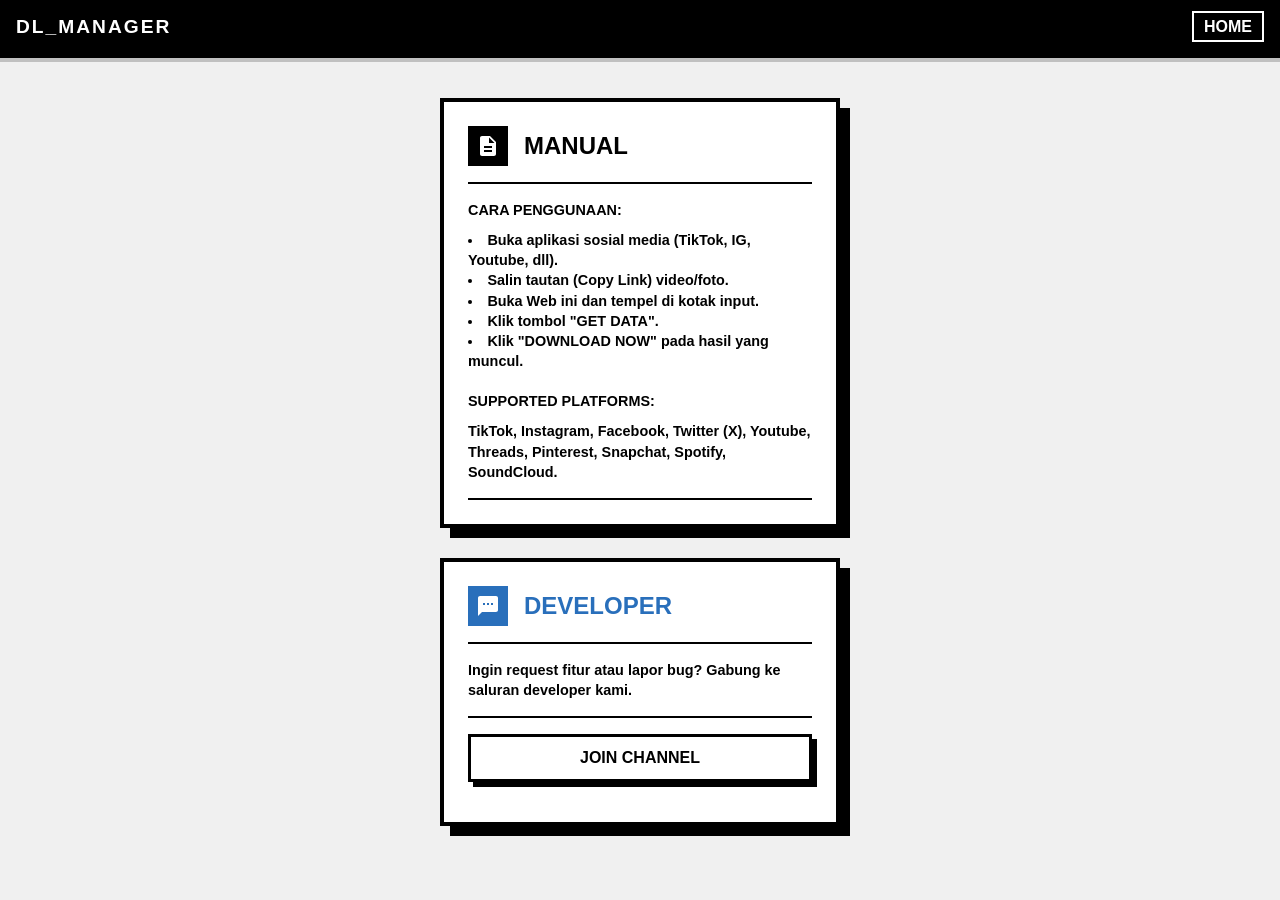
==== public/docs.html @ b4a27f42 "Update docs.html" ====
<!DOCTYPE html>
<html lang="id">
<head>
    <meta charset="UTF-8">
    <meta name="viewport" content="width=device-width, initial-scale=1.0">
    <title>DOCS - BRUTAL DL</title>
    <link rel="stylesheet" href="style.css">
</head>
<body>

    <nav class="navbar">
        <a href="index.html" class="brand">DL_MANAGER</a>
        <div class="nav-links">
            <a href="index.html">HOME</a>
        </div>
    </nav>

    <div class="container">
        
        <div class="brutalist-card">
            <div class="brutalist-card__header">
                <div class="brutalist-card__icon">
                    <svg viewBox="0 0 24 24" xmlns="http://www.w3.org/2000/svg">
                        <path d="M14 2H6c-1.1 0-1.99.9-1.99 2L4 20c0 1.1.89 2 1.99 2H18c1.1 0 2-.9 2-2V8l-6-6zm2 16H8v-2h8v2zm0-4H8v-2h8v2zm-3-5V3.5L18.5 9H13z"></path>
                    </svg>
                </div>
                <div class="brutalist-card__alert">MANUAL</div>
            </div>
            
            <div class="brutalist-card__message">
                <p style="margin-bottom: 10px;"><strong>CARA PENGGUNAAN:</strong></p>
                <ul style="list-style-position: inside; margin-bottom: 20px;">
                    <li>Buka aplikasi sosial media (TikTok, IG, Youtube, dll).</li>
                    <li>Salin tautan (Copy Link) video/foto.</li>
                    <li>Buka Web ini dan tempel di kotak input.</li>
                    <li>Klik tombol "GET DATA".</li>
                    <li>Klik "DOWNLOAD NOW" pada hasil yang muncul.</li>
                </ul>

                <p style="margin-bottom: 10px;"><strong>SUPPORTED PLATFORMS:</strong></p>
                <p>TikTok, Instagram, Facebook, Twitter (X), Youtube, Threads, Pinterest, Snapchat, Spotify, SoundCloud.</p>
            </div>
        </div>

        <div class="brutalist-card">
            <div class="brutalist-card__header">
                <div class="brutalist-card__icon" style="background-color: #296fbb;">
                    <svg viewBox="0 0 24 24" xmlns="http://www.w3.org/2000/svg">
                        <path d="M20 2H4c-1.1 0-1.99.9-1.99 2L2 22l4-4h14c1.1 0 2-.9 2-2V4c0-1.1-.9-2-2-2zM9 11H7V9h2v2zm4 0h-2V9h2v2zm4 0h-2V9h2v2z"></path>
                    </svg>
                </div>
                <div class="brutalist-card__alert" style="color: #296fbb;">DEVELOPER</div>
            </div>
            
            <div class="brutalist-card__message">
                Ingin request fitur atau lapor bug? Gabung ke saluran developer kami.
            </div>
            
            <div class="brutalist-card__actions">
                <a class="brutalist-card__button brutalist-card__button--mark" href="https://whatsapp.com/channel/0029Vb6ukqnHQbS4mKP0j80L" target="_blank">
                    JOIN CHANNEL
                </a>
            </div>
        </div>

    </div>

</body>
</html>
---- public/style.css ----
/* GLOBAL RESET & FONTS */
* {
    box-sizing: border-box;
    margin: 0;
    padding: 0;
}

body {
    font-family: "Arial", sans-serif;
    background-color: #f0f0f0; /* Background abu muda agar card kontras */
    color: #000;
    padding-bottom: 50px;
    min-height: 100vh;
}

/* NAVBAR (STICKY SIDEBAR ATAS) */
.navbar {
    position: sticky;
    top: 0;
    z-index: 1000;
    background-color: #000;
    border-bottom: 4px solid #000;
    padding: 1rem;
    display: flex;
    justify-content: space-between;
    align-items: center;
    box-shadow: 0 4px 0 rgba(0,0,0,0.2);
}

.brand {
    color: #fff;
    font-weight: 900;
    font-size: 1.2rem;
    text-transform: uppercase;
    text-decoration: none;
    letter-spacing: 2px;
}

.nav-links a {
    color: #fff;
    text-decoration: none;
    font-weight: 700;
    text-transform: uppercase;
    margin-left: 15px;
    border: 2px solid #fff;
    padding: 5px 10px;
    transition: 0.2s;
}

.nav-links a:hover {
    background-color: #fff;
    color: #000;
    box-shadow: 4px 4px 0 #888;
}

/* LAYOUT CONTAINER */
.container {
    display: flex;
    flex-direction: column;
    align-items: center;
    padding: 20px;
    gap: 30px;
    margin-top: 20px;
}

/* BRUTALIST CARD STYLE (From your example) */
.brutalist-card {
    width: 100%;
    max-width: 400px; /* Agar enak di HP dan PC */
    border: 4px solid #000;
    background-color: #fff;
    padding: 1.5rem;
    box-shadow: 10px 10px 0 #000;
}

.brutalist-card__header {
    display: flex;
    align-items: center;
    gap: 1rem;
    margin-bottom: 1rem;
    border-bottom: 2px solid #000;
    padding-bottom: 1rem;
}

.brutalist-card__icon {
    flex-shrink: 0;
    display: flex;
    align-items: center;
    justify-content: center;
    background-color: #000;
    padding: 0.5rem;
}

.brutalist-card__icon svg {
    height: 1.5rem;
    width: 1.5rem;
    fill: #fff;
}

.brutalist-card__alert {
    font-weight: 900;
    color: #000;
    font-size: 1.5rem;
    text-transform: uppercase;
}

.brutalist-card__message {
    margin-top: 1rem;
    color: #000;
    font-size: 0.9rem;
    line-height: 1.4;
    border-bottom: 2px solid #000;
    padding-bottom: 1rem;
    font-weight: 600;
}

.brutalist-card__actions {
    margin-top: 1rem;
}

/* CUSTOM INPUT FOR BRUTALIST STYLE */
.brutalist-input {
    width: 100%;
    padding: 15px;
    font-size: 1rem;
    font-weight: bold;
    border: 3px solid #000;
    background: #eee;
    margin-bottom: 1rem;
    outline: none;
    font-family: "Arial", sans-serif;
}

.brutalist-input:focus {
    background: #fff;
    box-shadow: 5px 5px 0 #000;
}

/* BUTTONS */
.brutalist-card__button {
    display: block;
    width: 100%;
    padding: 0.75rem;
    text-align: center;
    font-size: 1rem;
    font-weight: 700;
    text-transform: uppercase;
    border: 3px solid #000;
    background-color: #fff;
    color: #000;
    position: relative;
    transition: all 0.2s ease;
    box-shadow: 5px 5px 0 #000;
    overflow: hidden;
    text-decoration: none;
    margin-bottom: 1rem;
    cursor: pointer;
}

.brutalist-card__button--read {
    background-color: #000;
    color: #fff;
}

.brutalist-card__button::before {
    content: "";
    position: absolute;
    top: 0;
    left: -100%;
    width: 100%;
    height: 100%;
    background: linear-gradient(
        120deg,
        transparent,
        rgba(255, 255, 255, 0.3),
        transparent
    );
    transition: all 0.6s;
}

.brutalist-card__button:hover::before {
    left: 100%;
}

.brutalist-card__button:hover {
    transform: translate(-2px, -2px);
    box-shadow: 7px 7px 0 #000;
}

.brutalist-card__button--mark:hover {
    background-color: #296fbb;
    border-color: #296fbb;
    color: #fff;
    box-shadow: 7px 7px 0 #004280;
}

.brutalist-card__button--read:hover {
    background-color: #ff0000;
    border-color: #ff0000;
    color: #fff;
    box-shadow: 7px 7px 0 #800000;
}

.brutalist-card__button:active {
    transform: translate(5px, 5px);
    box-shadow: none;
}

.brutalist-card__button:disabled {
    background-color: #ccc;
    cursor: not-allowed;
    box-shadow: none;
    transform: none;
}

/* MEDIA CONTENT STYLES */
img, video, audio {
    width: 100%;
    border: 2px solid #000;
    display: block;
    margin-bottom: 10px;
}

/* UTILITIES */
.hidden { display: none !important; }

/* LOADING SPINNER BRUTALIST */
.loader {
    width: 48px;
    height: 48px;
    border: 5px solid #000;
    border-bottom-color: transparent;
    border-radius: 50%;
    display: inline-block;
    box-sizing: border-box;
    animation: rotation 1s linear infinite;
    margin: 0 auto;
}
@keyframes rotation { 0% { transform: rotate(0deg); } 100% { transform: rotate(360deg); } }

.loading-container {
    text-align: center;
    padding: 20px;
    font-weight: bold;
    text-transform: uppercase;
}
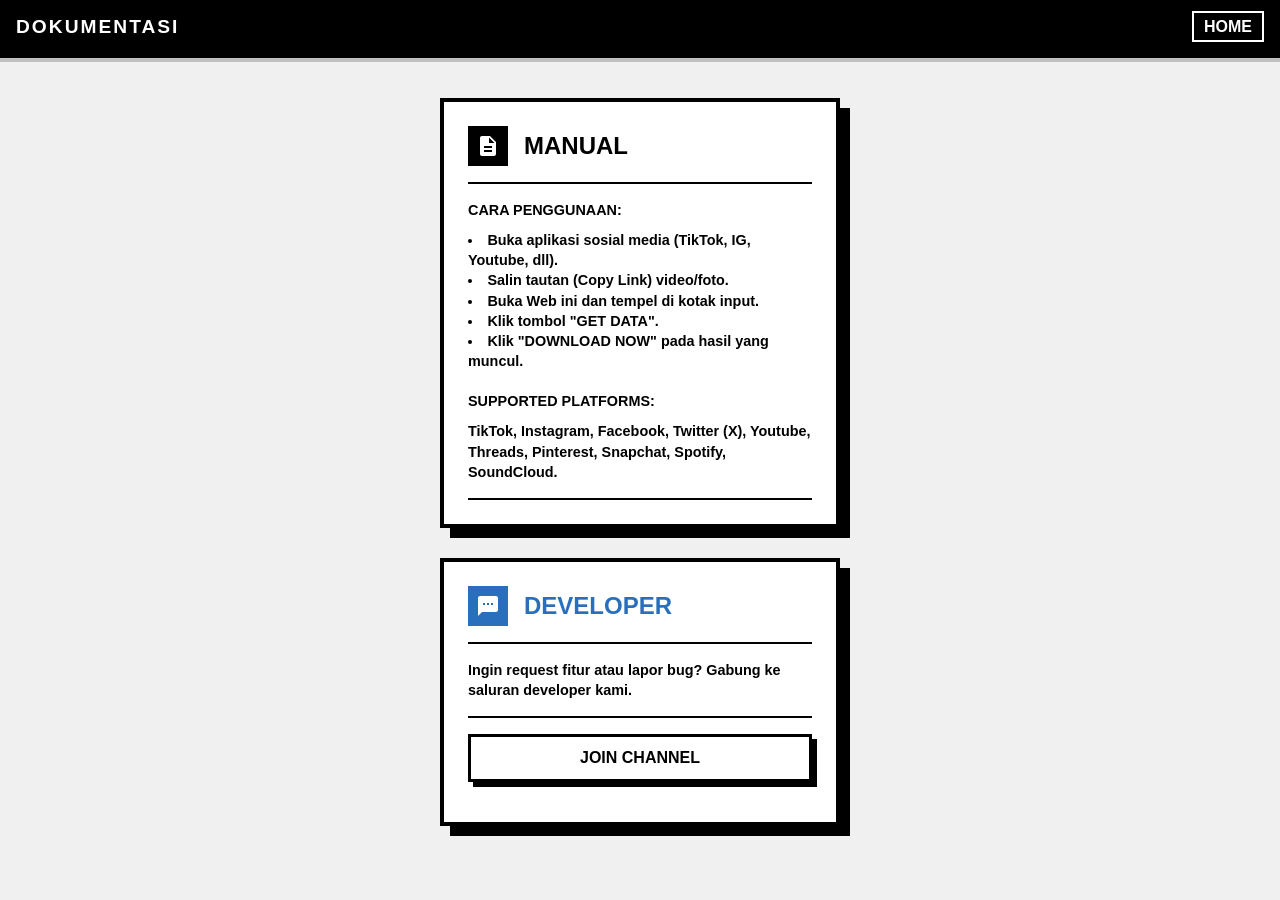
==== commit d32d3780: "Update docs.html" ====
--- a/public/docs.html
+++ b/public/docs.html
@@ -9,7 +9,7 @@
 <body>
 
     <nav class="navbar">
-        <a href="index.html" class="brand">DL_MANAGER</a>
+        <a href="index.html" class="brand">DOKUMENTASI</a>
         <div class="nav-links">
             <a href="index.html">HOME</a>
         </div>
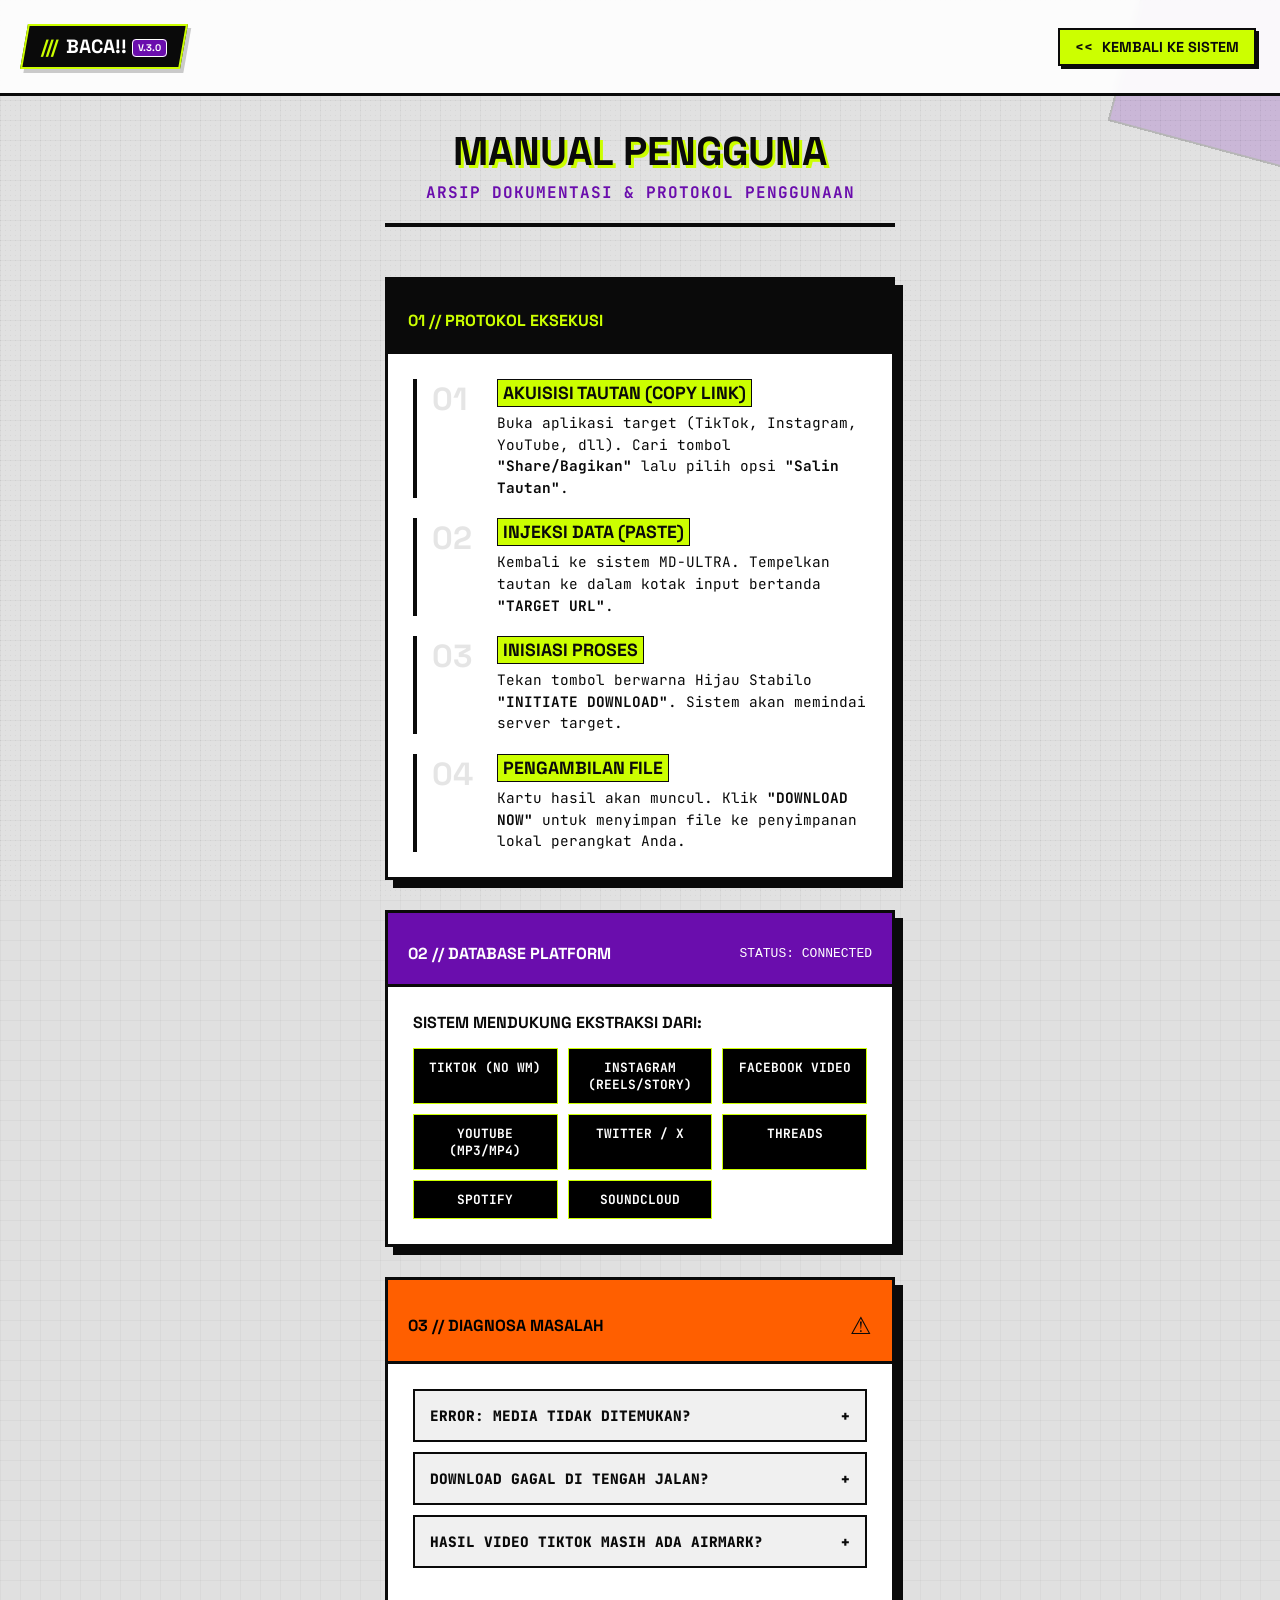
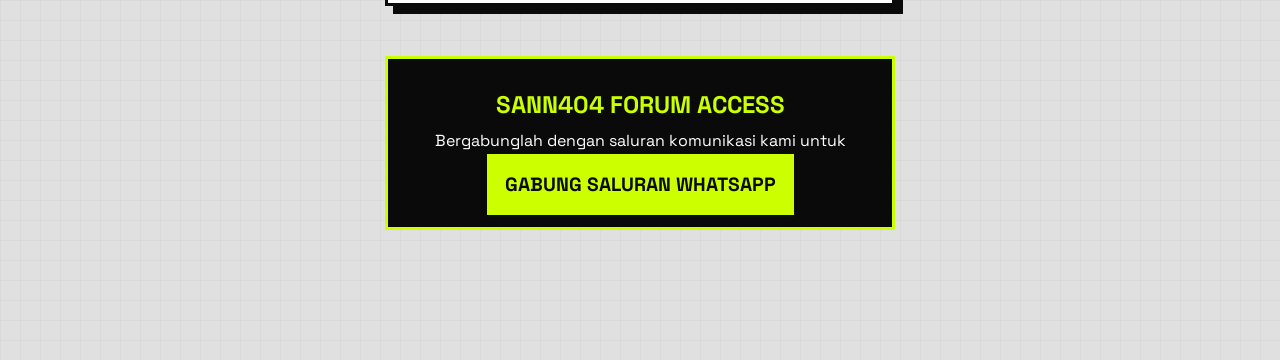
==== commit a0c01397: "Update docs.html" ====
--- a/public/docs.html
+++ b/public/docs.html
@@ -3,67 +3,127 @@
 <head>
     <meta charset="UTF-8">
     <meta name="viewport" content="width=device-width, initial-scale=1.0">
-    <title>DOCS - BRUTAL DL</title>
+    <title>DOKUMENTASI SISTEM - V3</title>
+    <link rel="preconnect" href="https://fonts.googleapis.com">
+    <link rel="preconnect" href="https://fonts.gstatic.com" crossorigin>
+    <link href="https://fonts.googleapis.com/css2?family=JetBrains+Mono:wght@400;800&family=Space+Grotesk:wght@300;700;900&display=swap" rel="stylesheet">
     <link rel="stylesheet" href="style.css">
 </head>
 <body>
 
+    <div class="bg-noise"></div>
+    <div class="floating-shape shape-doc-1"></div>
+
     <nav class="navbar">
-        <a href="index.html" class="brand">DOKUMENTASI</a>
-        <div class="nav-links">
-            <a href="index.html">HOME</a>
+        <div class="brand-box">
+            <div class="brand-icon">///</div>
+            <div class="brand-text">BACA!!<span class="version-tag">V.3.0</span></div>
         </div>
+        
+        <a href="index.html" class="nav-btn">
+            <span style="margin-right:5px;">&lt;&lt;</span> KEMBALI KE SISTEM
+        </a>
     </nav>
 
-    <div class="container">
+    <div class="container docs-container">
         
-        <div class="brutalist-card">
-            <div class="brutalist-card__header">
-                <div class="brutalist-card__icon">
-                    <svg viewBox="0 0 24 24" xmlns="http://www.w3.org/2000/svg">
-                        <path d="M14 2H6c-1.1 0-1.99.9-1.99 2L4 20c0 1.1.89 2 1.99 2H18c1.1 0 2-.9 2-2V8l-6-6zm2 16H8v-2h8v2zm0-4H8v-2h8v2zm-3-5V3.5L18.5 9H13z"></path>
-                    </svg>
-                </div>
-                <div class="brutalist-card__alert">MANUAL</div>
+        <div class="cyber-header">
+            <h1>MANUAL PENGGUNA</h1>
+            <p>ARSIP DOKUMENTASI & PROTOKOL PENGGUNAAN</p>
+            <div class="scan-line"></div>
+        </div>
+
+        <div class="cyber-card">
+            <div class="card-header-visual" style="background: var(--main-black);">
+                <span style="color: var(--accent-secondary); font-weight:900;">01 // PROTOKOL EKSEKUSI</span>
+                <span class="status-dot"></span>
             </div>
             
-            <div class="brutalist-card__message">
-                <p style="margin-bottom: 10px;"><strong>CARA PENGGUNAAN:</strong></p>
-                <ul style="list-style-position: inside; margin-bottom: 20px;">
-                    <li>Buka aplikasi sosial media (TikTok, IG, Youtube, dll).</li>
-                    <li>Salin tautan (Copy Link) video/foto.</li>
-                    <li>Buka Web ini dan tempel di kotak input.</li>
-                    <li>Klik tombol "GET DATA".</li>
-                    <li>Klik "DOWNLOAD NOW" pada hasil yang muncul.</li>
-                </ul>
-
-                <p style="margin-bottom: 10px;"><strong>SUPPORTED PLATFORMS:</strong></p>
-                <p>TikTok, Instagram, Facebook, Twitter (X), Youtube, Threads, Pinterest, Snapchat, Spotify, SoundCloud.</p>
+            <div class="card-body">
+                <div class="step-list">
+                    <div class="step-item">
+                        <div class="step-number">01</div>
+                        <div class="step-content">
+                            <h3>AKUISISI TAUTAN (COPY LINK)</h3>
+                            <p>Buka aplikasi target (TikTok, Instagram, YouTube, dll). Cari tombol <strong>"Share/Bagikan"</strong> lalu pilih opsi <strong>"Salin Tautan"</strong>.</p>
+                        </div>
+                    </div>
+                    <div class="step-item">
+                        <div class="step-number">02</div>
+                        <div class="step-content">
+                            <h3>INJEKSI DATA (PASTE)</h3>
+                            <p>Kembali ke sistem MD-ULTRA. Tempelkan tautan ke dalam kotak input bertanda <strong>"TARGET URL"</strong>.</p>
+                        </div>
+                    </div>
+                    <div class="step-item">
+                        <div class="step-number">03</div>
+                        <div class="step-content">
+                            <h3>INISIASI PROSES</h3>
+                            <p>Tekan tombol berwarna Hijau Stabilo <strong>"INITIATE DOWNLOAD"</strong>. Sistem akan memindai server target.</p>
+                        </div>
+                    </div>
+                    <div class="step-item">
+                        <div class="step-number">04</div>
+                        <div class="step-content">
+                            <h3>PENGAMBILAN FILE</h3>
+                            <p>Kartu hasil akan muncul. Klik <strong>"DOWNLOAD NOW"</strong> untuk menyimpan file ke penyimpanan lokal perangkat Anda.</p>
+                        </div>
+                    </div>
+                </div>
             </div>
         </div>
 
-        <div class="brutalist-card">
-            <div class="brutalist-card__header">
-                <div class="brutalist-card__icon" style="background-color: #296fbb;">
-                    <svg viewBox="0 0 24 24" xmlns="http://www.w3.org/2000/svg">
-                        <path d="M20 2H4c-1.1 0-1.99.9-1.99 2L2 22l4-4h14c1.1 0 2-.9 2-2V4c0-1.1-.9-2-2-2zM9 11H7V9h2v2zm4 0h-2V9h2v2zm4 0h-2V9h2v2z"></path>
-                    </svg>
+        <div class="cyber-card">
+            <div class="card-header-visual" style="background: var(--accent-primary);">
+                <span style="color: #fff; font-weight:900;">02 // DATABASE PLATFORM</span>
+                <div style="color: #fff; font-family: monospace;">STATUS: CONNECTED</div>
+            </div>
+            <div class="card-body">
+                <p style="margin-bottom: 15px; font-weight: bold;">SISTEM MENDUKUNG EKSTRAKSI DARI:</p>
+                <div class="platform-grid">
+                    <div class="p-item">TIKTOK (NO WM)</div>
+                    <div class="p-item">INSTAGRAM (REELS/STORY)</div>
+                    <div class="p-item">FACEBOOK VIDEO</div>
+                    <div class="p-item">YOUTUBE (MP3/MP4)</div>
+                    <div class="p-item">TWITTER / X</div>
+                    <div class="p-item">THREADS</div>
+                    <div class="p-item">SPOTIFY</div>
+                    <div class="p-item">SOUNDCLOUD</div>
                 </div>
-                <div class="brutalist-card__alert" style="color: #296fbb;">DEVELOPER</div>
             </div>
-            
-            <div class="brutalist-card__message">
-                Ingin request fitur atau lapor bug? Gabung ke saluran developer kami.
+        </div>
+
+        <div class="cyber-card error-log-style">
+            <div class="card-header-visual" style="background: var(--accent-tertiary);">
+                <span style="color: #000; font-weight:900;">03 // DIAGNOSA MASALAH</span>
+                <span style="font-size:1.5rem;">⚠</span>
             </div>
-            
-            <div class="brutalist-card__actions">
-                <a class="brutalist-card__button brutalist-card__button--mark" href="https://whatsapp.com/channel/0029Vb6ukqnHQbS4mKP0j80L" target="_blank">
-                    JOIN CHANNEL
-                </a>
+            <div class="card-body">
+                <details class="faq-box">
+                    <summary>ERROR: MEDIA TIDAK DITEMUKAN?</summary>
+                    <p>Pastikan akun target tidak diprivat (Private Account). Sistem tidak dapat menembus akun yang dikunci.</p>
+                </details>
+                <details class="faq-box">
+                    <summary>DOWNLOAD GAGAL DI TENGAH JALAN?</summary>
+                    <p>Koneksi internet Anda mungkin tidak stabil. Coba refresh halaman dan ulangi proses inisiasi.</p>
+                </details>
+                <details class="faq-box">
+                    <summary>HASIL VIDEO TIKTOK MASIH ADA AIRMARK?</summary>
+                    <p>Sistem secara otomatis mencoba mengambil versi 'No Watermark'. Jika gagal, server sumber mungkin sedang maintenance.</p>
+                </details>
             </div>
+        </div>
+
+        <div class="dev-zone">
+            <div class="dev-title">SANN404 FORUM ACCESS</div>
+            <p>Bergabunglah dengan saluran komunikasi kami untuk pembaruan sistem & pelaporan bug.</p>
+            <a href="https://whatsapp.com/channel/0029Vb6ukqnHQbS4mKP0j80L" target="_blank" class="cyber-button" style="text-align: center; text-decoration: none;">
+                GABUNG SALURAN WHATSAPP
+            </a>
         </div>
 
     </div>
 
+    <script src="script.js"></script>
 </body>
 </html>
--- a/public/style.css
+++ b/public/style.css
@@ -1,246 +1,409 @@
-/* GLOBAL RESET & FONTS */
-* {
-    box-sizing: border-box;
-    margin: 0;
-    padding: 0;
-}
+/* --- VARIABLES & PALETTE --- */
+:root {
+    --bg-color: #e0e0e0;
+    --main-black: #0a0a0a;
+    --card-bg: #ffffff;
+    
+    /* PALET WARNA BARU (NO MORE PINK) */
+    --accent-primary: #6a0dad;  /* Deep Electric Violet */
+    --accent-secondary: #ccff00; /* Toxic Lime */
+    --accent-tertiary: #ff5f00;  /* Industrial Orange */
+    
+    --border-width: 3px;
+    --font-head: 'Space Grotesk', sans-serif;
+    --font-mono: 'JetBrains Mono', monospace;
+}
+
+* { box-sizing: border-box; margin: 0; padding: 0; }
 
 body {
-    font-family: "Arial", sans-serif;
-    background-color: #f0f0f0; /* Background abu muda agar card kontras */
+    font-family: var(--font-head);
+    background-color: var(--bg-color);
+    color: var(--main-black);
+    min-height: 100vh;
+    overflow-x: hidden;
+    padding-bottom: 100px;
+    background-image: 
+        linear-gradient(rgba(0,0,0,0.03) 1px, transparent 1px),
+        linear-gradient(90deg, rgba(0,0,0,0.03) 1px, transparent 1px);
+    background-size: 20px 20px;
+}
+
+/* --- DECORATION & NOISE --- */
+.bg-noise {
+    position: fixed; top: 0; left: 0; width: 100%; height: 100%;
+    opacity: 0.04;
+    pointer-events: none;
+    z-index: -1;
+    background: url('[data-uri]');
+}
+
+.floating-shape {
+    position: fixed;
+    z-index: -2;
+    border: 2px solid var(--main-black);
+    background: var(--accent-secondary);
+    opacity: 0.6;
+}
+.shape-1 { width: 100px; height: 100px; top: 10%; left: -20px; border-radius: 50%; }
+.shape-2 { width: 150px; height: 150px; bottom: 20%; right: -40px; transform: rotate(45deg); background: var(--accent-primary); }
+
+/* --- MARQUEE --- */
+.marquee-top {
+    background: var(--main-black);
+    color: var(--card-bg);
+    padding: 10px 0;
+    font-family: var(--font-mono);
+    font-size: 0.8rem;
+    font-weight: bold;
+    border-bottom: var(--border-width) solid var(--accent-secondary);
+    overflow: hidden;
+    white-space: nowrap;
+}
+.marquee-content { display: inline-block; animation: scrollLeft 15s linear infinite; }
+@keyframes scrollLeft { from { transform: translateX(0); } to { transform: translateX(-50%); } }
+
+/* --- NAVBAR --- */
+/* --- UPDATE BRAND LOGO (SIDEBAR TEXT) --- */
+.brand-box {
+    display: flex;
+    align-items: center;
+    gap: 10px;
+    background: var(--main-black);
+    padding: 8px 15px;
+    transform: skewX(-10deg); /* Miring biar futuristik */
+    border: 2px solid var(--accent-secondary);
+    box-shadow: 4px 4px 0 rgba(0,0,0,0.2);
+}
+
+.brand-icon {
+    color: var(--accent-secondary);
+    font-weight: 900;
+    font-size: 1.2rem;
+    letter-spacing: -2px;
+    transform: skewX(10deg); /* Balikin miringnya teks */
+}
+
+.brand-text {
+    color: #fff;
+    font-weight: 900;
+    font-size: 1.2rem;
+    font-family: var(--font-head);
+    transform: skewX(10deg);
+}
+
+.version-tag {
+    background: var(--accent-primary);
+    padding: 2px 5px;
+    font-size: 0.6rem;
+    border-radius: 4px;
+    vertical-align: middle;
+    margin-left: 5px;
+    border: 1px solid #fff;
+}
+
+/* --- UPDATE HALAMAN DOKUMENTASI --- */
+.docs-container {
+    max-width: 700px; /* Lebih lebar sedikit dari home */
+}
+
+.cyber-header {
+    text-align: center;
+    margin-bottom: 20px;
+    border-bottom: 4px solid var(--main-black);
+    padding-bottom: 20px;
+    position: relative;
+}
+
+.cyber-header h1 {
+    font-size: 2.5rem;
+    font-weight: 900;
+    text-transform: uppercase;
+    color: var(--main-black);
+    text-shadow: 3px 3px 0 var(--accent-secondary);
+    margin-bottom: 5px;
+}
+
+.cyber-header p {
+    font-family: var(--font-mono);
+    font-weight: bold;
+    color: var(--accent-primary);
+    letter-spacing: 1px;
+}
+
+/* Timeline Steps */
+.step-list {
+    display: flex;
+    flex-direction: column;
+    gap: 20px;
+}
+
+.step-item {
+    display: flex;
+    gap: 15px;
+    border-left: 4px solid var(--main-black);
+    padding-left: 15px;
+    position: relative;
+}
+
+.step-number {
+    font-size: 2rem;
+    font-weight: 900;
+    color: rgba(0,0,0,0.1);
+    font-family: var(--font-head);
+    min-width: 50px;
+}
+
+.step-content h3 {
+    font-size: 1.1rem;
+    font-weight: 800;
+    text-transform: uppercase;
+    margin-bottom: 5px;
+    background: var(--accent-secondary);
+    display: inline-block;
+    padding: 2px 5px;
+    border: 1px solid var(--main-black);
+}
+
+.step-content p {
+    font-size: 0.9rem;
+    line-height: 1.5;
+    font-family: var(--font-mono);
+}
+
+/* Platform Grid */
+.platform-grid {
+    display: grid;
+    grid-template-columns: repeat(auto-fill, minmax(140px, 1fr));
+    gap: 10px;
+}
+
+.p-item {
+    background: #000;
+    color: #fff;
+    padding: 10px;
+    font-size: 0.8rem;
+    font-weight: bold;
+    text-align: center;
+    border: 1px solid var(--accent-secondary);
+    font-family: var(--font-mono);
+}
+.p-item:hover {
+    background: var(--accent-secondary);
     color: #000;
-    padding-bottom: 50px;
-    min-height: 100vh;
-}
-
-/* NAVBAR (STICKY SIDEBAR ATAS) */
+}
+
+/* FAQ Styling */
+.faq-box {
+    border: 2px solid var(--main-black);
+    margin-bottom: 10px;
+    background: #fff;
+}
+
+.faq-box summary {
+    padding: 15px;
+    font-weight: 800;
+    cursor: pointer;
+    list-style: none;
+    background: #f0f0f0;
+    font-family: var(--font-mono);
+    font-size: 0.9rem;
+}
+
+.faq-box summary::after {
+    content: "+"; 
+    float: right; 
+    font-weight: 900;
+}
+
+.faq-box[open] summary {
+    background: var(--accent-tertiary);
+    color: #fff;
+}
+
+.faq-box p {
+    padding: 15px;
+    border-top: 2px solid var(--main-black);
+    font-size: 0.9rem;
+}
+
+/* Dev Zone Footer Docs */
+.dev-zone {
+    text-align: center;
+    background: var(--main-black);
+    color: #fff;
+    padding: 30px;
+    border: 3px solid var(--accent-secondary);
+    margin-top: 20px;
+    position: relative;
+    overflow: hidden;
+}
+
+.dev-title {
+    font-size: 1.5rem;
+    font-weight: 900;
+    color: var(--accent-secondary);
+    margin-bottom: 10px;
+}
+
+.shape-doc-1 {
+    width: 200px;
+    height: 200px;
+    background: var(--accent-primary);
+    border-radius: 0;
+    transform: rotate(15deg);
+    top: -50px;
+    right: -50px;
+    opacity: 0.2;
+}
+
 .navbar {
-    position: sticky;
-    top: 0;
-    z-index: 1000;
-    background-color: #000;
-    border-bottom: 4px solid #000;
-    padding: 1rem;
+    display: flex; justify-content: space-between; align-items: center;
+    padding: 1.5rem;
+    background: rgba(255,255,255,0.9);
+    backdrop-filter: blur(5px);
+    border-bottom: var(--border-width) solid var(--main-black);
+    position: sticky; top: 0; z-index: 100;
+}
+
+.brand-glitch {
+    font-weight: 900; font-size: 1.5rem; letter-spacing: -1px;
+    position: relative;
+    color: var(--main-black);
+}
+.brand-glitch::before {
+    content: attr(data-text); position: absolute; left: 2px; text-shadow: -1px 0 var(--accent-primary);
+    top: 0; color: var(--main-black); background: var(--bg-color); overflow: hidden; clip: rect(0, 900px, 0, 0); animation: glitch 2s infinite linear alternate-reverse;
+}
+
+.status-badge {
+    display: flex; align-items: center; gap: 5px;
+    font-family: var(--font-mono); font-size: 0.7rem; font-weight: bold;
+    border: 1px solid var(--main-black); padding: 4px 8px; border-radius: 20px; background: #fff;
+}
+.dot { width: 8px; height: 8px; background: #00ff00; border-radius: 50%; box-shadow: 0 0 5px #00ff00; }
+
+.nav-btn {
+    text-decoration: none; color: var(--main-black); font-weight: 800;
+    background: var(--accent-secondary); border: 2px solid var(--main-black);
+    padding: 8px 15px; box-shadow: 3px 3px 0 var(--main-black);
+    font-size: 0.9rem;
+}
+
+/* --- CONTAINER & CARD --- */
+.container { max-width: 550px; margin: 30px auto; padding: 0 20px; display: flex; flex-direction: column; gap: 30px; }
+
+.cyber-card {
+    background: var(--card-bg);
+    border: var(--border-width) solid var(--main-black);
+    box-shadow: 8px 8px 0 var(--main-black); /* Shadow lebih tebal */
+    position: relative;
+    overflow: hidden;
+}
+
+/* Dekorasi Sekrup */
+.screw { position: absolute; font-family: monospace; font-weight: bold; font-size: 1.2rem; pointer-events: none; }
+.top-left { top: 5px; left: 10px; } .top-right { top: 5px; right: 10px; }
+.bottom-left { bottom: 5px; left: 10px; } .bottom-right { bottom: 5px; right: 10px; }
+
+/* HEADER VISUAL BARU */
+.card-header-visual {
+    background: var(--accent-primary);
+    padding: 30px 20px 20px 20px;
+    border-bottom: var(--border-width) solid var(--main-black);
     display: flex;
     justify-content: space-between;
     align-items: center;
-    box-shadow: 0 4px 0 rgba(0,0,0,0.2);
-}
-
-.brand {
-    color: #fff;
-    font-weight: 900;
-    font-size: 1.2rem;
-    text-transform: uppercase;
-    text-decoration: none;
-    letter-spacing: 2px;
-}
-
-.nav-links a {
-    color: #fff;
-    text-decoration: none;
-    font-weight: 700;
-    text-transform: uppercase;
-    margin-left: 15px;
-    border: 2px solid #fff;
-    padding: 5px 10px;
-    transition: 0.2s;
-}
-
-.nav-links a:hover {
-    background-color: #fff;
-    color: #000;
-    box-shadow: 4px 4px 0 #888;
-}
-
-/* LAYOUT CONTAINER */
-.container {
-    display: flex;
-    flex-direction: column;
-    align-items: center;
-    padding: 20px;
-    gap: 30px;
-    margin-top: 20px;
-}
-
-/* BRUTALIST CARD STYLE (From your example) */
-.brutalist-card {
-    width: 100%;
-    max-width: 400px; /* Agar enak di HP dan PC */
-    border: 4px solid #000;
-    background-color: #fff;
-    padding: 1.5rem;
-    box-shadow: 10px 10px 0 #000;
-}
-
-.brutalist-card__header {
-    display: flex;
-    align-items: center;
-    gap: 1rem;
-    margin-bottom: 1rem;
-    border-bottom: 2px solid #000;
-    padding-bottom: 1rem;
-}
-
-.brutalist-card__icon {
-    flex-shrink: 0;
-    display: flex;
-    align-items: center;
-    justify-content: center;
-    background-color: #000;
-    padding: 0.5rem;
-}
-
-.brutalist-card__icon svg {
-    height: 1.5rem;
-    width: 1.5rem;
-    fill: #fff;
-}
-
-.brutalist-card__alert {
-    font-weight: 900;
-    color: #000;
-    font-size: 1.5rem;
-    text-transform: uppercase;
-}
-
-.brutalist-card__message {
-    margin-top: 1rem;
-    color: #000;
-    font-size: 0.9rem;
-    line-height: 1.4;
-    border-bottom: 2px solid #000;
-    padding-bottom: 1rem;
-    font-weight: 600;
-}
-
-.brutalist-card__actions {
-    margin-top: 1rem;
-}
-
-/* CUSTOM INPUT FOR BRUTALIST STYLE */
-.brutalist-input {
-    width: 100%;
-    padding: 15px;
-    font-size: 1rem;
-    font-weight: bold;
-    border: 3px solid #000;
-    background: #eee;
-    margin-bottom: 1rem;
-    outline: none;
-    font-family: "Arial", sans-serif;
-}
-
-.brutalist-input:focus {
+}
+
+.profile-section { display: flex; align-items: center; gap: 15px; }
+
+/* AVATAR STYLING */
+.avatar-img {
+    width: 60px; height: 60px;
+    border: 3px solid var(--main-black);
     background: #fff;
-    box-shadow: 5px 5px 0 #000;
-}
-
-/* BUTTONS */
-.brutalist-card__button {
-    display: block;
-    width: 100%;
-    padding: 0.75rem;
-    text-align: center;
-    font-size: 1rem;
-    font-weight: 700;
-    text-transform: uppercase;
-    border: 3px solid #000;
-    background-color: #fff;
-    color: #000;
-    position: relative;
-    transition: all 0.2s ease;
-    box-shadow: 5px 5px 0 #000;
-    overflow: hidden;
-    text-decoration: none;
-    margin-bottom: 1rem;
-    cursor: pointer;
-}
-
-.brutalist-card__button--read {
-    background-color: #000;
-    color: #fff;
-}
-
-.brutalist-card__button::before {
-    content: "";
-    position: absolute;
-    top: 0;
-    left: -100%;
-    width: 100%;
-    height: 100%;
-    background: linear-gradient(
-        120deg,
-        transparent,
-        rgba(255, 255, 255, 0.3),
-        transparent
-    );
-    transition: all 0.6s;
-}
-
-.brutalist-card__button:hover::before {
-    left: 100%;
-}
-
-.brutalist-card__button:hover {
-    transform: translate(-2px, -2px);
-    box-shadow: 7px 7px 0 #000;
-}
-
-.brutalist-card__button--mark:hover {
-    background-color: #296fbb;
-    border-color: #296fbb;
-    color: #fff;
-    box-shadow: 7px 7px 0 #004280;
-}
-
-.brutalist-card__button--read:hover {
-    background-color: #ff0000;
-    border-color: #ff0000;
-    color: #fff;
-    box-shadow: 7px 7px 0 #800000;
-}
-
-.brutalist-card__button:active {
-    transform: translate(5px, 5px);
-    box-shadow: none;
-}
-
-.brutalist-card__button:disabled {
-    background-color: #ccc;
-    cursor: not-allowed;
-    box-shadow: none;
-    transform: none;
-}
-
-/* MEDIA CONTENT STYLES */
-img, video, audio {
-    width: 100%;
-    border: 2px solid #000;
-    display: block;
-    margin-bottom: 10px;
-}
-
-/* UTILITIES */
+    border-radius: 12px; /* Kotak rounded */
+    box-shadow: 4px 4px 0 var(--accent-secondary);
+}
+
+.profile-info { display: flex; flex-direction: column; }
+.user-role { font-family: var(--font-mono); font-size: 0.7rem; color: var(--accent-secondary); font-weight: bold; letter-spacing: 1px; }
+.user-action { font-weight: 900; color: #fff; font-size: 1.1rem; text-transform: uppercase; line-height: 1.1; }
+
+.decor-lines { font-family: var(--font-mono); color: rgba(255,255,255,0.3); font-weight: 900; font-size: 1.5rem; letter-spacing: -2px; }
+
+/* --- INPUT SECTION --- */
+.card-body { padding: 25px; }
+.input-wrapper { position: relative; margin-bottom: 20px; }
+.input-label { font-family: var(--font-mono); font-weight: bold; font-size: 0.8rem; margin-bottom: 8px; display: block; }
+
+.cyber-input {
+    width: 100%; padding: 18px;
+    border: 3px solid var(--main-black);
+    background: #f4f4f4;
+    font-family: var(--font-mono); font-size: 1rem; font-weight: bold;
+    outline: none; transition: 0.2s;
+}
+.cyber-input:focus { background: #fff; border-color: var(--accent-tertiary); }
+
+.platform-tags { display: flex; gap: 10px; margin-bottom: 25px; flex-wrap: wrap; }
+.platform-tags span {
+    font-size: 0.75rem; font-weight: bold; background: #eee;
+    padding: 4px 8px; border: 1px solid var(--main-black);
+    font-family: var(--font-mono);
+}
+
+/* --- BUTTON UTAMA --- */
+.cyber-button {
+    width: 100%; padding: 18px;
+    border: 3px solid var(--main-black);
+    background: var(--accent-secondary); /* WARNA LIME */
+    color: var(--main-black);
+    font-family: var(--font-head); font-weight: 900; font-size: 1.2rem;
+    text-transform: uppercase; cursor: pointer;
+    position: relative; overflow: hidden;
+    box-shadow: 5px 5px 0 var(--main-black);
+    transition: all 0.1s;
+}
+.cyber-button:active { transform: translate(3px, 3px); box-shadow: 2px 2px 0 var(--main-black); }
+.cyber-button:hover { background: #bfff00; }
+
+/* --- RESULT CARD STYLING --- */
+.result-card {
+    background: #fff; border: 3px solid var(--main-black);
+    margin-bottom: 20px; padding: 0; box-shadow: 8px 8px 0 rgba(0,0,0,0.2);
+}
+.result-header {
+    background: var(--main-black); color: #fff;
+    padding: 10px 15px; display: flex; justify-content: space-between; align-items: center;
+}
+.result-badge { background: var(--accent-tertiary); color: #000; font-weight: bold; padding: 2px 6px; font-size: 0.7rem; border: 1px solid #fff; }
+.result-body { padding: 15px; }
+
+/* MEDIA CONTENT */
+video, img, audio { width: 100%; border: 2px solid var(--main-black); display: block; margin-bottom: 15px; }
+
+/* --- FOOTER SANN404 --- */
+.sann-footer {
+    text-align: center; margin-top: 40px; padding-bottom: 20px;
+    font-family: var(--font-mono);
+}
+.footer-line { width: 50px; height: 4px; background: var(--main-black); margin: 0 auto 15px auto; }
+.sann-highlight { background: var(--main-black); color: #fff; padding: 2px 6px; font-weight: bold; }
+
+/* --- UTILITIES --- */
 .hidden { display: none !important; }
 
-/* LOADING SPINNER BRUTALIST */
-.loader {
-    width: 48px;
-    height: 48px;
-    border: 5px solid #000;
-    border-bottom-color: transparent;
-    border-radius: 50%;
-    display: inline-block;
-    box-sizing: border-box;
-    animation: rotation 1s linear infinite;
-    margin: 0 auto;
-}
-@keyframes rotation { 0% { transform: rotate(0deg); } 100% { transform: rotate(360deg); } }
-
-.loading-container {
-    text-align: center;
-    padding: 20px;
-    font-weight: bold;
-    text-transform: uppercase;
-}
+/* LOADING ANIMATION */
+.scanner { width: 100%; height: 4px; background: var(--accent-primary); animation: scan 2s infinite ease-in-out; margin-bottom: 15px; }
+@keyframes scan { 0% { width: 0; } 50% { width: 100%; } 100% { width: 0; margin-left: auto; } }
+.blink-text { font-family: var(--font-mono); font-weight: bold; animation: blink 1s infinite; }
+@keyframes blink { 50% { opacity: 0.5; } }
+
+/* ERROR CARD */
+.error-state { border-color: red; box-shadow: 8px 8px 0 red; }
+.error-header { background: red; color: white; padding: 10px; font-weight: bold; }
+.error-body { padding: 20px; color: red; font-family: var(--font-mono); font-weight: bold; }
+
+@keyframes glitch { 0% { clip: rect(20px, 9999px, 10px, 0); } 100% { clip: rect(50px, 9999px, 80px, 0); } }
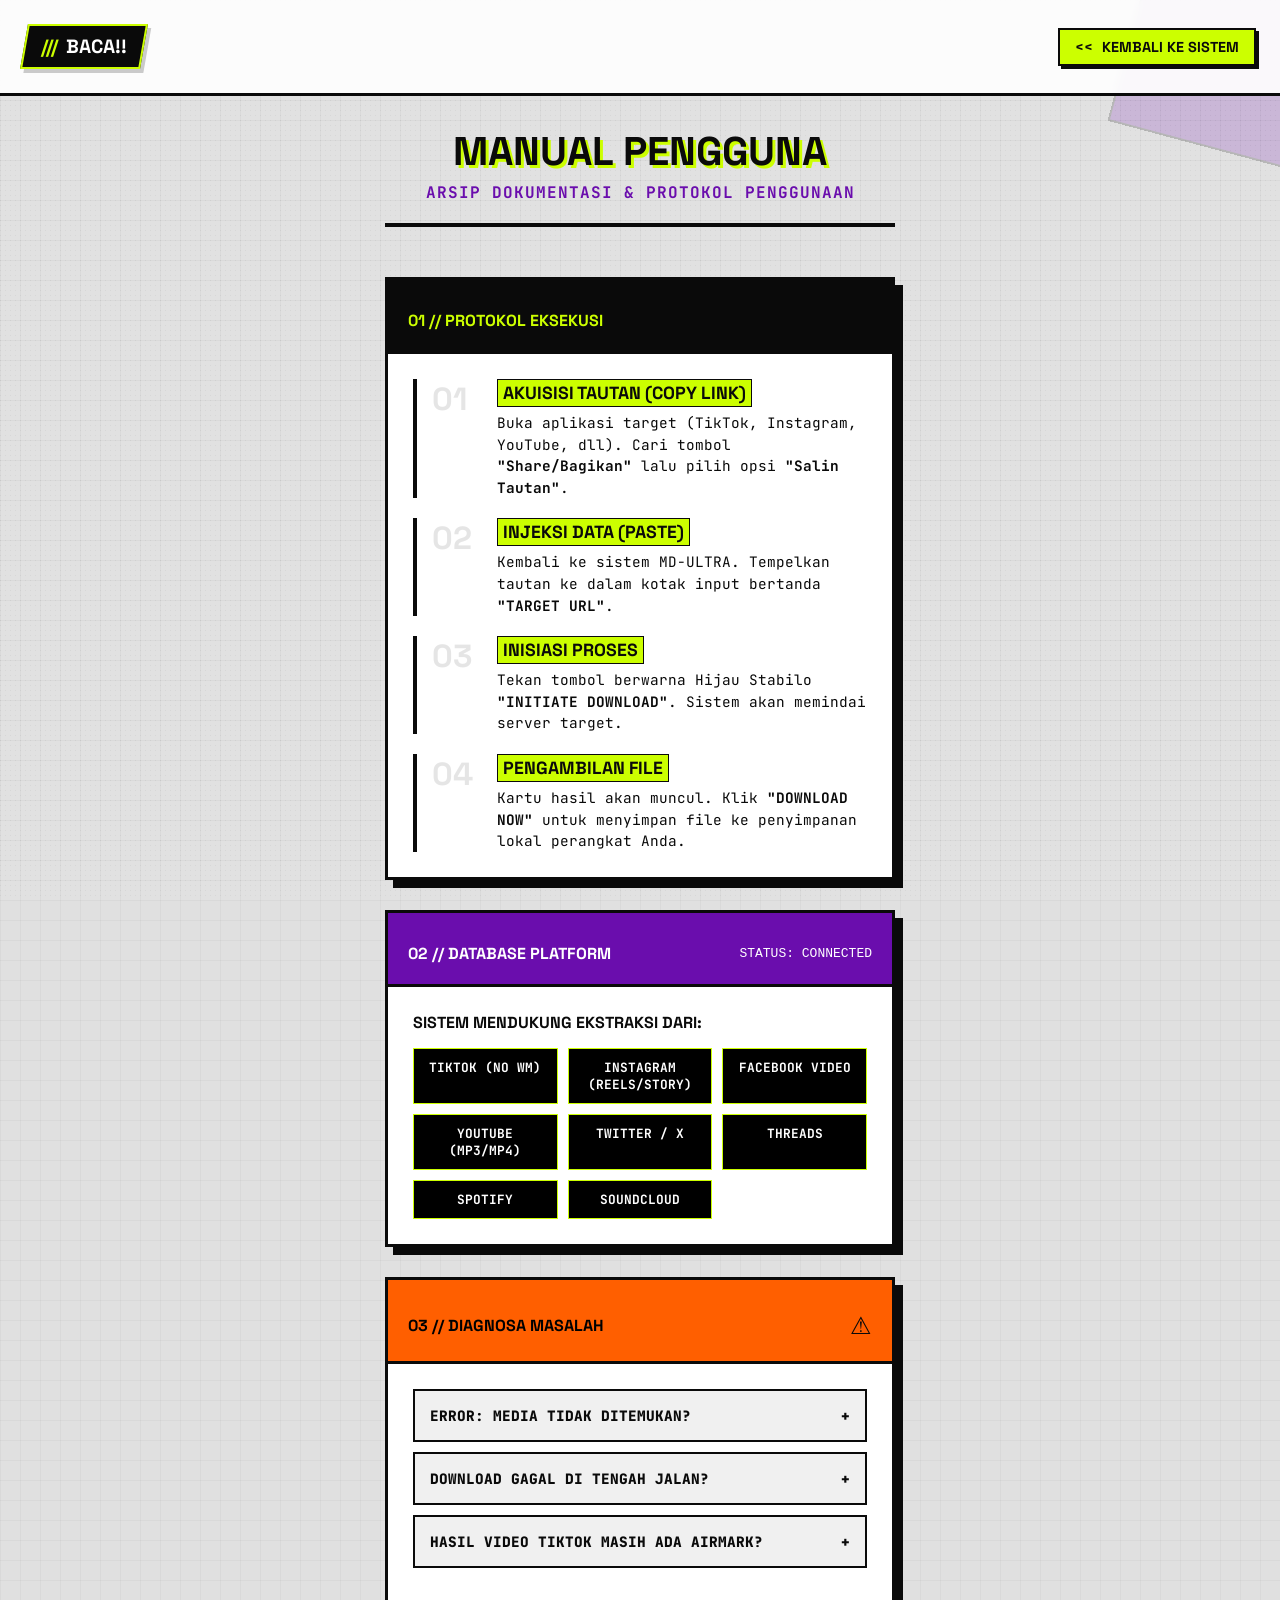
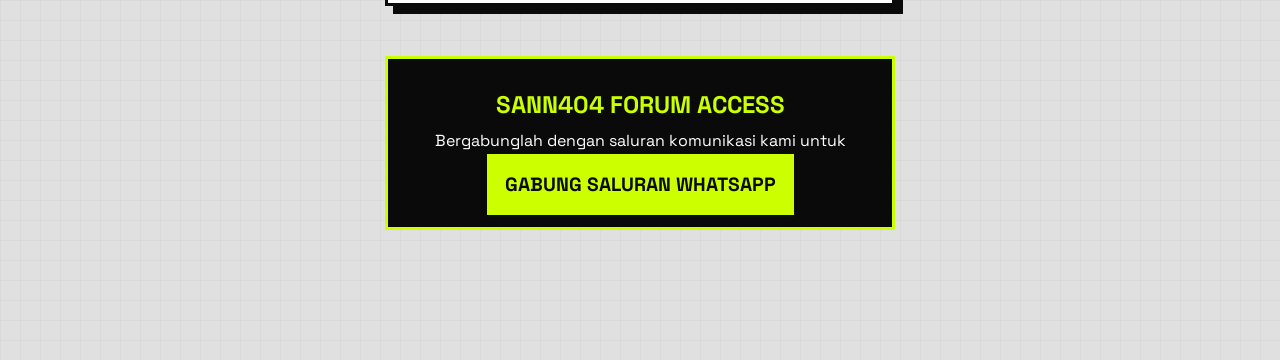
==== commit d230f6b2: "Update docs.html" ====
--- a/public/docs.html
+++ b/public/docs.html
@@ -17,7 +17,7 @@
     <nav class="navbar">
         <div class="brand-box">
             <div class="brand-icon">///</div>
-            <div class="brand-text">BACA!!<span class="version-tag">V.3.0</span></div>
+            <div class="brand-text">BACA!!</div>
         </div>
         
         <a href="index.html" class="nav-btn">
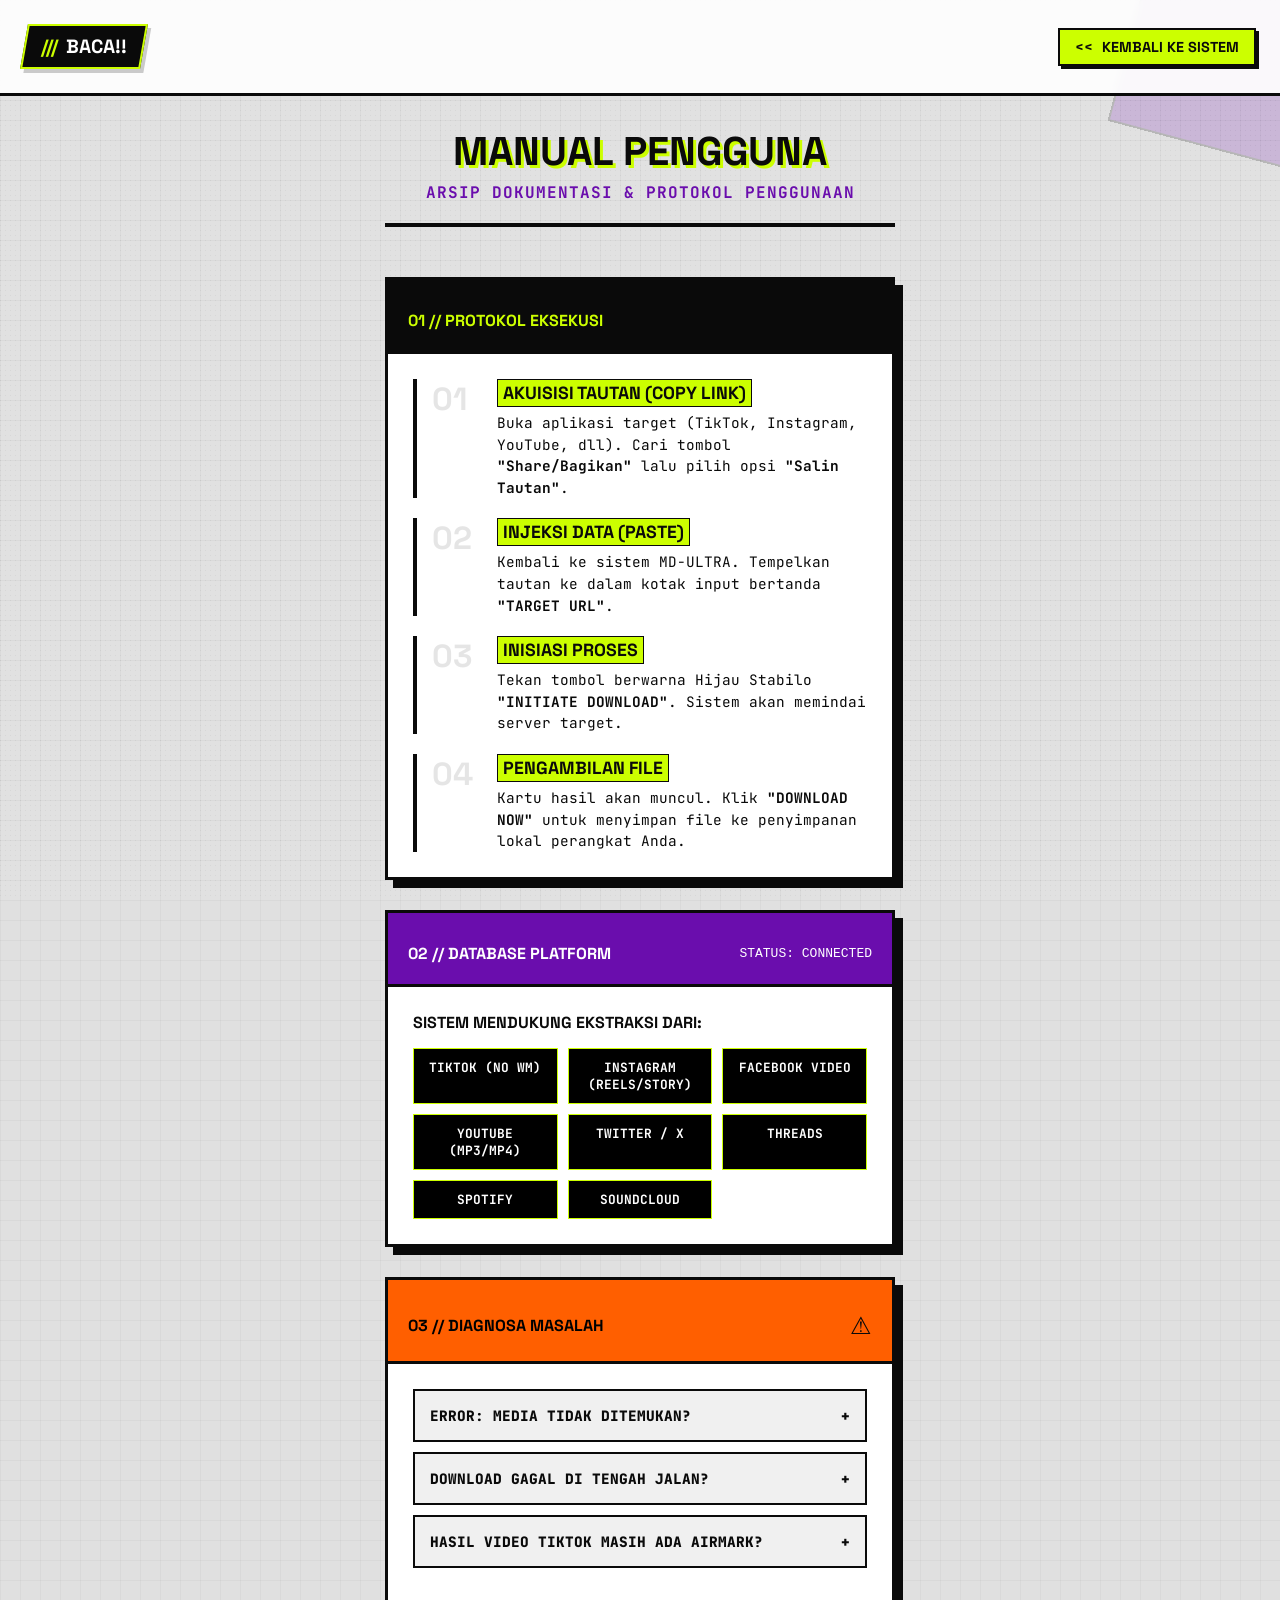
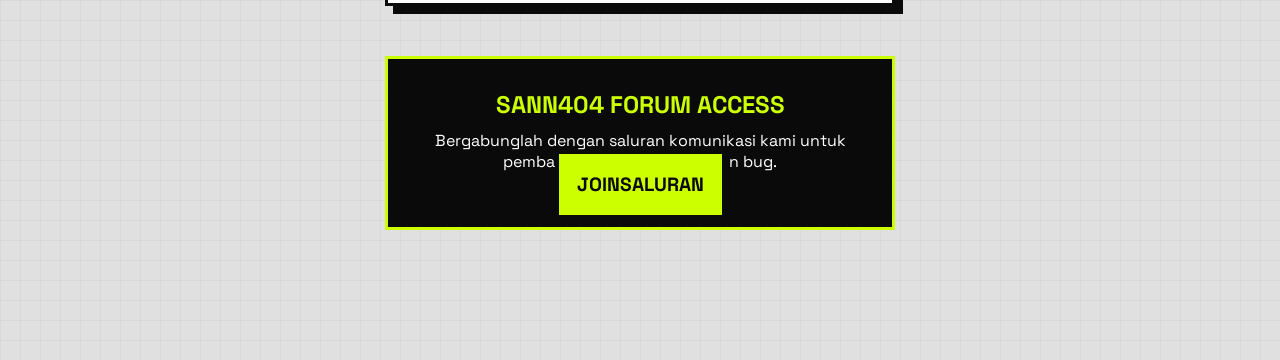
==== commit 2c339d58: "Update docs.html" ====
--- a/public/docs.html
+++ b/public/docs.html
@@ -118,7 +118,7 @@
             <div class="dev-title">SANN404 FORUM ACCESS</div>
             <p>Bergabunglah dengan saluran komunikasi kami untuk pembaruan sistem & pelaporan bug.</p>
             <a href="https://whatsapp.com/channel/0029Vb6ukqnHQbS4mKP0j80L" target="_blank" class="cyber-button" style="text-align: center; text-decoration: none;">
-                GABUNG SALURAN WHATSAPP
+                JoinSaluran
             </a>
         </div>
 
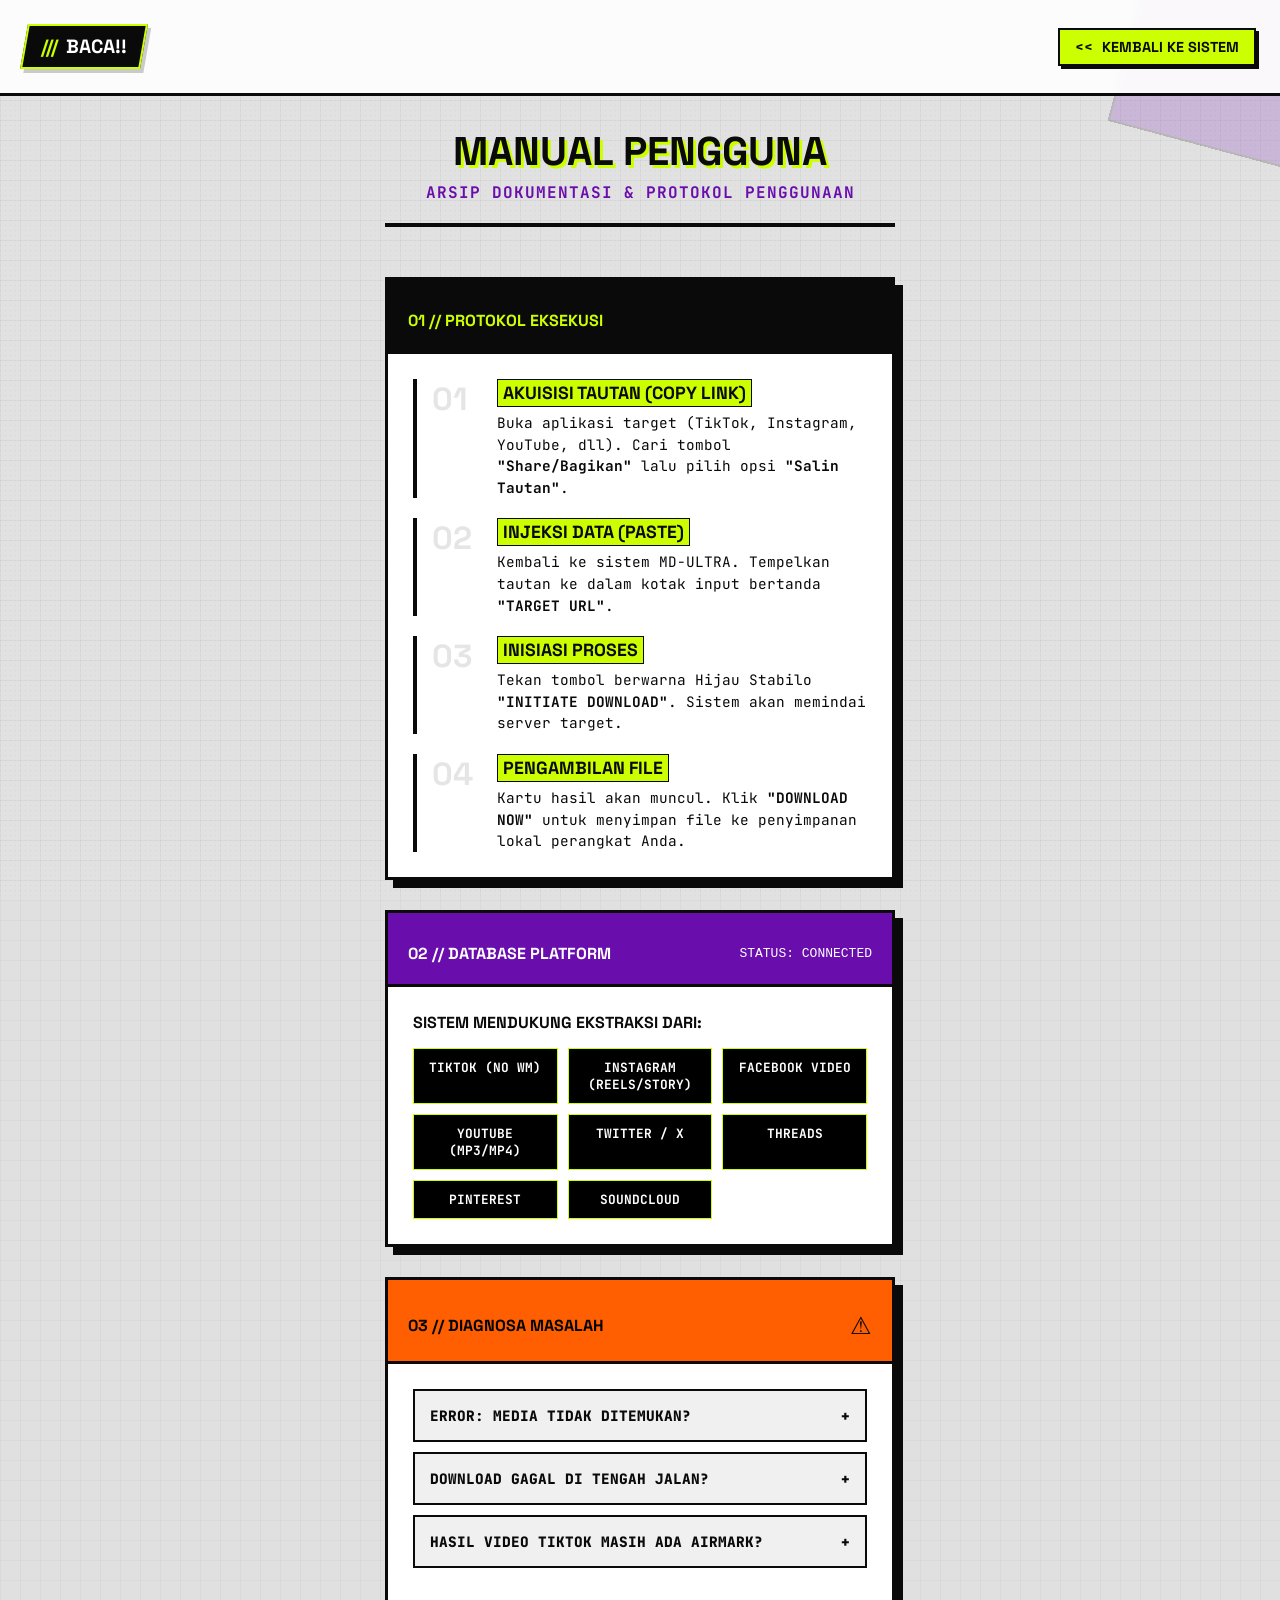
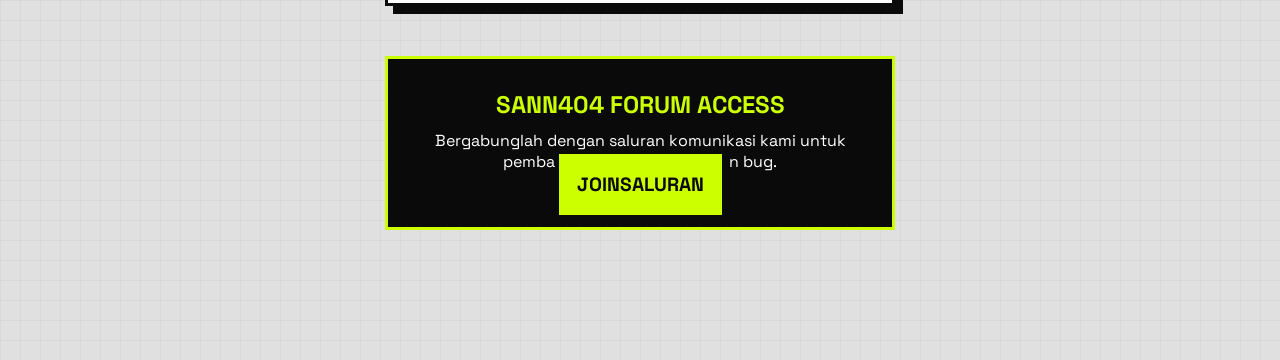
==== commit 6179faed: "Update docs.html" ====
--- a/public/docs.html
+++ b/public/docs.html
@@ -87,7 +87,7 @@
                     <div class="p-item">YOUTUBE (MP3/MP4)</div>
                     <div class="p-item">TWITTER / X</div>
                     <div class="p-item">THREADS</div>
-                    <div class="p-item">SPOTIFY</div>
+                    <div class="p-item">PINTEREST</div>
                     <div class="p-item">SOUNDCLOUD</div>
                 </div>
             </div>
@@ -118,7 +118,7 @@
             <div class="dev-title">SANN404 FORUM ACCESS</div>
             <p>Bergabunglah dengan saluran komunikasi kami untuk pembaruan sistem & pelaporan bug.</p>
             <a href="https://whatsapp.com/channel/0029Vb6ukqnHQbS4mKP0j80L" target="_blank" class="cyber-button" style="text-align: center; text-decoration: none;">
-                JoinSaluran
+              JoinSaluran
             </a>
         </div>
 
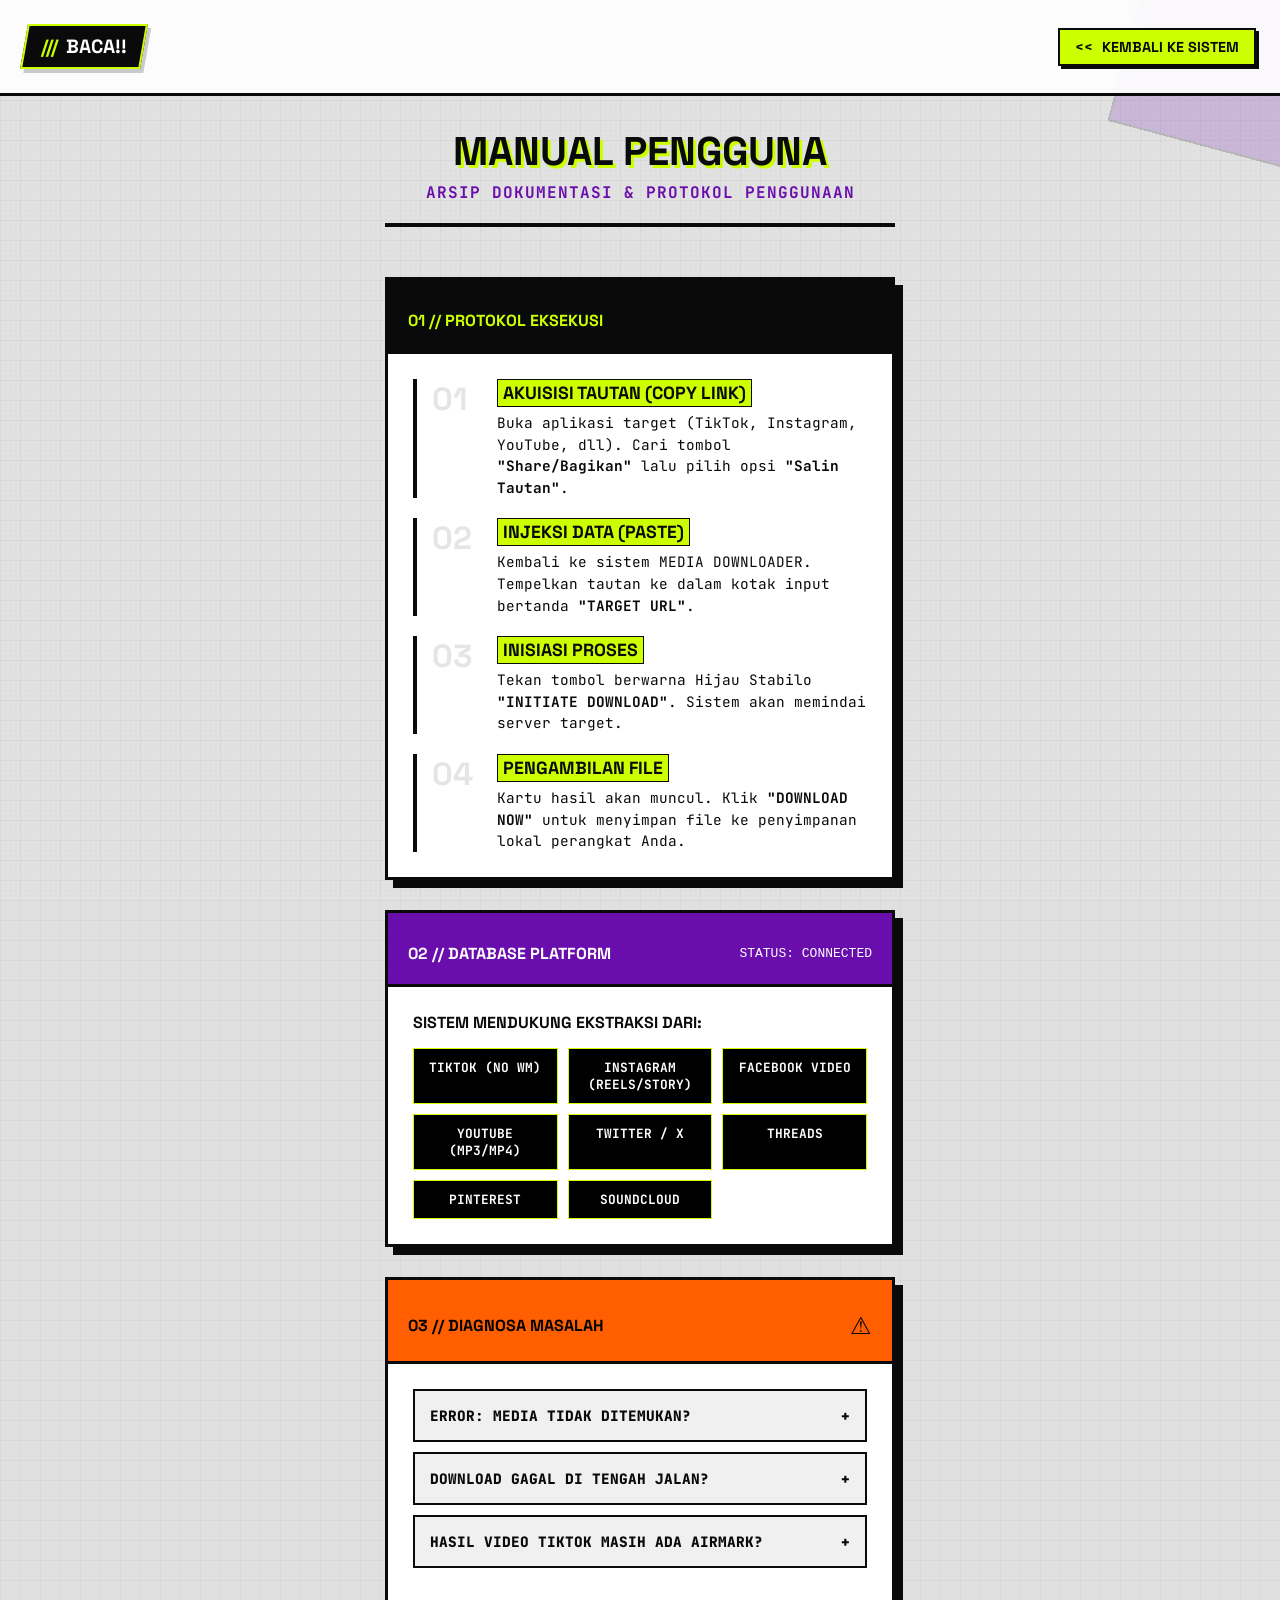
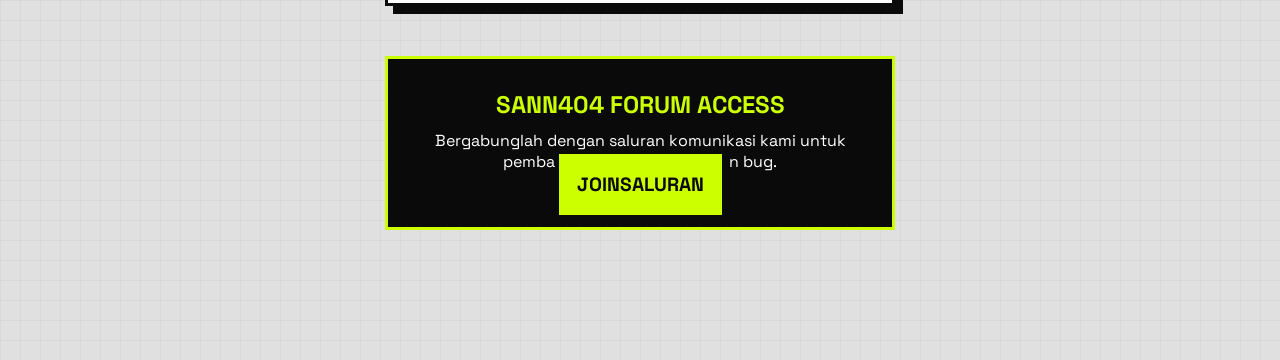
==== commit fe1738dc: "Update docs.html" ====
--- a/public/docs.html
+++ b/public/docs.html
@@ -52,7 +52,7 @@
                         <div class="step-number">02</div>
                         <div class="step-content">
                             <h3>INJEKSI DATA (PASTE)</h3>
-                            <p>Kembali ke sistem MD-ULTRA. Tempelkan tautan ke dalam kotak input bertanda <strong>"TARGET URL"</strong>.</p>
+                            <p>Kembali ke sistem MEDIA DOWNLOADER. Tempelkan tautan ke dalam kotak input bertanda <strong>"TARGET URL"</strong>.</p>
                         </div>
                     </div>
                     <div class="step-item">
